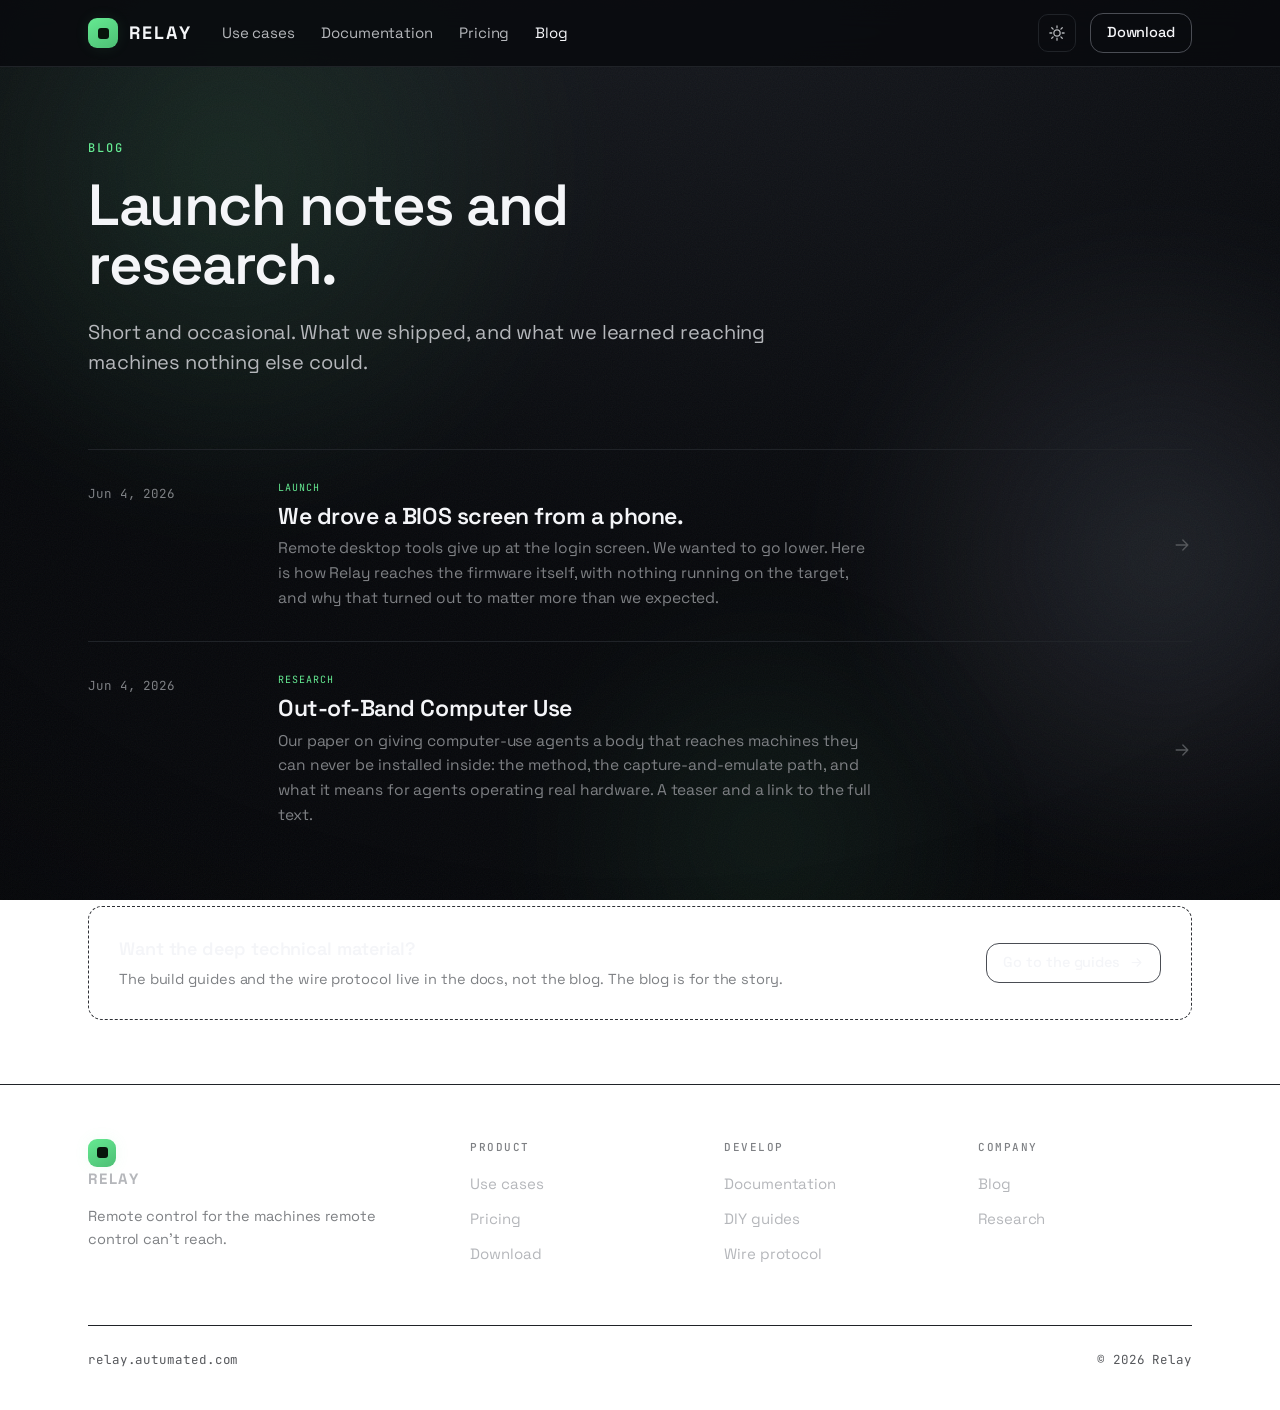
==== blog.html @ 8e48d1cf "Relay marketing site: dark-first, green signal accent, app design system Five pages (home, use-cases" ====
<!DOCTYPE html>
<html lang="en">
<head>
<meta charset="UTF-8" />
<meta name="viewport" content="width=device-width, initial-scale=1.0" />
<title>Relay · Blog</title>
<meta name="description" content="Launch notes and research from Relay, including the Out-of-Band Computer Use paper." />
<link rel="preconnect" href="https://fonts.googleapis.com" />
<link rel="preconnect" href="https://fonts.gstatic.com" crossorigin />
<link href="https://fonts.googleapis.com/css2?family=Space+Grotesk:wght@400;500;600;700&family=JetBrains+Mono:wght@400;500;600&display=swap" rel="stylesheet" />
<link rel="icon" href="data:image/svg+xml,<svg xmlns='http://www.w3.org/2000/svg' viewBox='0 0 32 32'><rect width='32' height='32' rx='9' fill='%2365EA92'/><rect x='11' y='11' width='10' height='10' rx='3' fill='%230E0E12'/></svg>" />
<link rel="stylesheet" href="styles.css" />
<script src="app.js"></script>
</head>
<body>

<header class="site-header">
  <div class="wrap nav">
    <a class="brand" href="index.html">
      <span class="logo-mark"></span>
      Relay
    </a>
    <nav class="nav-links">
      <a href="use-cases.html">Use cases</a>
      <a href="docs.html">Documentation</a>
      <a href="pricing.html">Pricing</a>
      <a href="blog.html" class="active">Blog</a>
    </nav>
    <div class="nav-spacer"></div>
    <div class="nav-right">
      <button class="theme-btn" data-theme-btn aria-label="Toggle theme"></button>
      <a href="docs.html" class="btn sm">Download</a>
    </div>
    <button class="menu-btn" data-menu-btn aria-label="Menu"><svg width="20" height="20" viewBox="0 0 24 24" fill="none" stroke="currentColor" stroke-width="1.8" stroke-linecap="round"><path d="M3 6h18M3 12h18M3 18h18"/></svg></button>
  </div>
</header>
<div class="mobile-menu" data-mobile-menu>
  <a href="use-cases.html">Use cases</a>
  <a href="docs.html">Documentation</a>
  <a href="pricing.html">Pricing</a>
  <a href="blog.html">Blog</a>
  <a href="docs.html" class="btn primary">Download</a>
</div>

<section class="page-head">
  <div class="wrap">
    <div class="kicker accent">Blog</div>
    <h1 class="display">Launch notes and research.</h1>
    <p class="lead">Short and occasional. What we shipped, and what we learned reaching machines nothing else could.</p>
  </div>
</section>

<section class="section-pad-sm">
  <div class="wrap">
    <div class="posts">

      <a class="post" href="#">
        <div class="date">Jun 4, 2026</div>
        <div>
          <div class="ptag">Launch</div>
          <h3 style="margin-top:8px;">We drove a BIOS screen from a phone.</h3>
          <p>Remote desktop tools give up at the login screen. We wanted to go lower. Here is how Relay reaches the firmware itself, with nothing running on the target, and why that turned out to matter more than we expected.</p>
        </div>
        <div class="read"><svg width="20" height="20" viewBox="0 0 24 24" fill="none" stroke="currentColor" stroke-width="1.6" stroke-linecap="round" stroke-linejoin="round"><path d="M5 12h14M13 6l6 6-6 6"/></svg></div>
      </a>

      <a class="post" href="#">
        <div class="date">Jun 4, 2026</div>
        <div>
          <div class="ptag">Research</div>
          <h3 style="margin-top:8px;">Out-of-Band Computer Use</h3>
          <p>Our paper on giving computer-use agents a body that reaches machines they can never be installed inside: the method, the capture-and-emulate path, and what it means for agents operating real hardware. A teaser and a link to the full text.</p>
        </div>
        <div class="read"><svg width="20" height="20" viewBox="0 0 24 24" fill="none" stroke="currentColor" stroke-width="1.6" stroke-linecap="round" stroke-linejoin="round"><path d="M5 12h14M13 6l6 6-6 6"/></svg></div>
      </a>

    </div>

    <div style="margin-top:48px; padding:28px 30px; border:1px dashed var(--line-2); border-radius:14px; display:flex; align-items:center; gap:18px; flex-wrap:wrap;">
      <div style="flex:1; min-width:260px;">
        <div style="font-family:var(--font-display); font-weight:600; font-size:18px;">Want the deep technical material?</div>
        <div class="muted" style="font-size:14.5px; margin-top:4px;">The build guides and the wire protocol live in the docs, not the blog. The blog is for the story.</div>
      </div>
      <a href="docs.html#guides" class="btn sm">Go to the guides<svg class="arrow" width="15" height="15" viewBox="0 0 24 24" fill="none" stroke="currentColor" stroke-width="1.9" stroke-linecap="round" stroke-linejoin="round"><path d="M5 12h14M13 6l6 6-6 6"/></svg></a>
    </div>
  </div>
</section>

<footer class="site-footer">
  <div class="wrap">
    <div class="footer-grid">
      <div class="footer-brand">
        <a class="brand" href="index.html">
          <span class="logo-mark"></span>
          Relay
        </a>
        <p>Remote control for the machines remote control can't reach.</p>
      </div>
      <div><h5>Product</h5><a href="use-cases.html">Use cases</a><a href="pricing.html">Pricing</a><a href="docs.html">Download</a></div>
      <div><h5>Develop</h5><a href="docs.html">Documentation</a><a href="docs.html#guides">DIY guides</a><a href="docs.html#protocol">Wire protocol</a></div>
      <div><h5>Company</h5><a href="blog.html">Blog</a><a href="blog.html">Research</a></div>
    </div>
    <div class="footer-bottom">
      <span class="mono">relay.autumated.com</span>
      <span class="mono">© 2026 Relay</span>
    </div>
  </div>
</footer>

</body>
</html>
---- styles.css ----
/* =============================================================================
   Relay marketing site · design system v2
   Reskinned to match the Relay APP (single source of truth: Relay.html tokens).
   Dark-first. Hue-driven green signal accent. Real elevation ramp.
   Space Grotesk for everything human; JetBrains Mono only for data + labels.
   Old token names are aliased to the app ramp so existing inline styles hold.
============================================================================= */

:root{
  --hue:152;
  --font-ui:"Space Grotesk", system-ui, sans-serif;
  --font-mono:"JetBrains Mono", ui-monospace, monospace;
  --ease:cubic-bezier(.2,.7,.2,1);
  --r-sm:9px; --r-md:13px; --r-lg:18px; --r-xl:24px;
  --maxw:1160px;

  /* alias old names → app font roles (HTML still references these) */
  --font-display:var(--font-ui);
  --font-body:var(--font-ui);
}

[data-theme="dark"]{                 /* default */
  --e0:oklch(0.145 0.008 265); --e1:oklch(0.190 0.009 265); --e2:oklch(0.225 0.010 265);
  --e3:oklch(0.270 0.011 265);
  --border:oklch(0.305 0.010 265); --border-soft:oklch(0.255 0.010 265); --border-hi:oklch(0.42 0.013 265);
  --text:oklch(0.97 0.004 265); --text-2:oklch(0.78 0.006 265); --text-3:oklch(0.60 0.007 265); --text-4:oklch(0.46 0.007 265);
  --hi:rgba(255,255,255,0.055);
  --sh-1:0 1px 2px rgba(0,0,0,.35); --sh-2:0 4px 12px -4px rgba(0,0,0,.55); --sh-3:0 14px 34px -12px rgba(0,0,0,.7);
  --accent:oklch(0.84 0.17 var(--hue)); --accent-2:oklch(0.72 0.15 var(--hue));
  --accent-ink:oklch(0.18 0.03 var(--hue)); --accent-ghost:oklch(0.84 0.17 var(--hue) / 0.13);
  --accent-line:oklch(0.84 0.17 var(--hue) / 0.32);
  --danger:oklch(0.66 0.20 25);
  --code-bg:oklch(0.115 0.007 265); --code-ink:oklch(0.86 0.006 265);
}
[data-theme="light"]{
  --e0:oklch(0.955 0.004 265); --e1:oklch(0.925 0.005 265); --e2:oklch(1 0 0);
  --e3:oklch(0.975 0.004 265);
  --border:oklch(0.875 0.006 265); --border-soft:oklch(0.915 0.005 265); --border-hi:oklch(0.78 0.008 265);
  --text:oklch(0.21 0.012 265); --text-2:oklch(0.40 0.010 265); --text-3:oklch(0.55 0.009 265); --text-4:oklch(0.66 0.008 265);
  --hi:rgba(255,255,255,0.9);
  --sh-1:0 1px 2px rgba(20,24,33,.10); --sh-2:0 4px 12px -4px rgba(20,24,33,.16); --sh-3:0 16px 36px -14px rgba(20,24,33,.26);
  --accent:oklch(0.60 0.16 var(--hue)); --accent-2:oklch(0.52 0.15 var(--hue));
  --accent-ink:oklch(0.99 0.02 var(--hue)); --accent-ghost:oklch(0.60 0.16 var(--hue) / 0.12);
  --accent-line:oklch(0.60 0.16 var(--hue) / 0.30);
  --danger:oklch(0.56 0.20 25);
  --code-bg:oklch(0.20 0.012 265); --code-ink:oklch(0.93 0.008 265);
}

/* ---- aliases: old marketing token names → app ramp ---- */
:root{
  --blue:var(--accent);
  --red:var(--danger);
}
[data-theme="dark"], [data-theme="light"]{
  --paper:var(--e0); --paper-2:var(--e2); --paper-sunk:var(--e1);
  --ink:var(--text); --ink-2:var(--text-2); --ink-3:var(--text-3); --ink-4:var(--text-4);
  --line:var(--border-soft); --line-2:var(--border); --line-strong:var(--text);
  --accent-tint:var(--accent-ghost);
  --red-tint:color-mix(in srgb, var(--danger) 14%, transparent);
  --shadow:var(--sh-2);
}

*{ box-sizing:border-box; margin:0; padding:0; }
html{ scroll-behavior:smooth; -webkit-text-size-adjust:100%; }
body{
  font-family:var(--font-ui);
  background:var(--e0); color:var(--text);
  font-size:17px; line-height:1.6; letter-spacing:-.005em;
  -webkit-font-smoothing:antialiased;
  transition:background .3s var(--ease), color .3s var(--ease);
}
[data-theme="dark"] body{
  background:radial-gradient(125% 120% at 50% -10%, oklch(0.22 0.012 265), oklch(0.135 0.008 265) 62%);
  background-attachment:fixed;
}
::selection{ background:var(--accent); color:var(--accent-ink); }
a{ color:inherit; text-decoration:none; }
img,svg{ display:block; }
button{ font-family:inherit; cursor:pointer; border:none; background:none; color:inherit; }

/* ---- ambient backdrop: slow light in the shadows + grain + vignette ----
   Injected once per page (by app.js) as the first child of <body>.
   Subtle by design. Motion only when the user allows it. */
.ambient{ position:fixed; inset:0; z-index:-1; overflow:hidden; pointer-events:none; }
.amb-blob{ position:absolute; border-radius:50%; will-change:transform; filter:blur(34px); }
.amb-blob.b1{ width:780px; height:780px; top:-220px; left:-160px;
  background:radial-gradient(circle at 50% 50%, oklch(0.84 0.17 var(--hue) / 0.11), transparent 66%); }
.amb-blob.b2{ width:680px; height:680px; top:24%; right:-220px;
  background:radial-gradient(circle at 50% 50%, oklch(0.62 0.03 265 / 0.20), transparent 70%); }
.amb-blob.b3{ width:560px; height:560px; bottom:-220px; left:38%;
  background:radial-gradient(circle at 50% 50%, oklch(0.84 0.17 var(--hue) / 0.07), transparent 64%); }
.amb-grain{ position:absolute; inset:-50%; opacity:.05; mix-blend-mode:overlay;
  background-image:url("data:image/svg+xml,%3Csvg xmlns='http://www.w3.org/2000/svg' width='180' height='180'%3E%3Cfilter id='n'%3E%3CfeTurbulence type='fractalNoise' baseFrequency='0.85' numOctaves='2' stitchTiles='stitch'/%3E%3C/filter%3E%3Crect width='100%25' height='100%25' filter='url(%23n)'/%3E%3C/svg%3E"); }
.amb-vignette{ position:absolute; inset:0;
  background:radial-gradient(120% 120% at 50% 35%, transparent 52%, oklch(0.10 0.006 265 / 0.55) 100%); }

[data-theme="light"] .amb-blob.b1{ background:radial-gradient(circle at 50% 50%, oklch(0.60 0.16 var(--hue) / 0.07), transparent 66%); }
[data-theme="light"] .amb-blob.b2{ background:radial-gradient(circle at 50% 50%, oklch(0.55 0.02 265 / 0.07), transparent 70%); }
[data-theme="light"] .amb-blob.b3{ background:radial-gradient(circle at 50% 50%, oklch(0.60 0.16 var(--hue) / 0.05), transparent 64%); }
[data-theme="light"] .amb-grain{ opacity:.035; mix-blend-mode:multiply; }
[data-theme="light"] .amb-vignette{ background:radial-gradient(120% 120% at 50% 35%, transparent 60%, oklch(0.55 0.01 265 / 0.10) 100%); }

@media (prefers-reduced-motion: no-preference){
  .amb-blob.b1{ animation:drift1 34s var(--ease) infinite; }
  .amb-blob.b2{ animation:drift2 46s var(--ease) infinite; }
  .amb-blob.b3{ animation:drift3 40s var(--ease) infinite; }
}
@keyframes drift1{ 0%,100%{ transform:translate(0,0) scale(1); } 50%{ transform:translate(70px,46px) scale(1.07); } }
@keyframes drift2{ 0%,100%{ transform:translate(0,0) scale(1); } 50%{ transform:translate(-58px,38px) scale(1.05); } }
@keyframes drift3{ 0%,100%{ transform:translate(0,0) scale(1); } 50%{ transform:translate(40px,-52px) scale(1.08); } }

/* ---- type ---- */
.display{ font-family:var(--font-ui); font-weight:600; letter-spacing:-.025em; line-height:1.02; }
h1,h2,h3,h4{ font-family:var(--font-ui); font-weight:600; letter-spacing:-.02em; line-height:1.08; }
.kicker{ font-family:var(--font-mono); font-size:12px; font-weight:500; letter-spacing:.16em; text-transform:uppercase; color:var(--text-3); }
.kicker.accent{ color:var(--accent); }
.lead{ font-size:20px; line-height:1.5; color:var(--text-2); }
.mono{ font-family:var(--font-mono); }
.muted{ color:var(--text-3); }

/* ---- layout ---- */
.wrap{ max-width:var(--maxw); margin:0 auto; padding:0 28px; }
.wrap-narrow{ max-width:860px; margin:0 auto; padding:0 28px; }
section{ position:relative; }
.section-pad{ padding:96px 0; }
.section-pad-sm{ padding:64px 0; }
.rule{ height:1px; background:var(--border-soft); border:0; }
.section-label{ display:flex; align-items:center; gap:12px; margin-bottom:28px; }
.section-label .bar{ width:26px; height:1px; background:var(--accent); }

/* ---- header ---- */
.site-header{ position:sticky; top:0; z-index:50; background:color-mix(in srgb, var(--e0) 84%, transparent);
  backdrop-filter:saturate(1.2) blur(14px); border-bottom:1px solid var(--border-soft); }
.nav{ display:flex; align-items:center; gap:30px; height:66px; }
.brand{ display:flex; align-items:center; gap:11px; font-family:var(--font-ui); font-weight:700; font-size:18px; letter-spacing:.12em; text-transform:uppercase; }
.nav-links{ display:flex; align-items:center; gap:26px; }
.nav-links a{ font-size:15px; color:var(--text-2); transition:color .15s; }
.nav-links a:hover, .nav-links a.active{ color:var(--text); }
.nav-spacer{ flex:1; }
.nav-right{ display:flex; align-items:center; gap:14px; }
.theme-btn{ width:38px; height:38px; border-radius:10px; display:grid; place-items:center; color:var(--text-2); border:1px solid var(--border-soft); transition:.15s; }
.theme-btn:hover{ color:var(--text); border-color:var(--border-hi); background:var(--e1); }
.menu-btn{ display:none; width:38px; height:38px; border-radius:10px; place-items:center; color:var(--text); border:1px solid var(--border-soft); }

/* ---- logo mark (from the app) ---- */
.logo-mark{ width:30px; height:30px; border-radius:9px; display:grid; place-items:center; flex:0 0 auto;
  background:linear-gradient(150deg, var(--accent), var(--accent-2)); box-shadow:0 0 16px -2px var(--accent-ghost); }
.logo-mark::after{ content:""; width:11px; height:11px; border-radius:3px; background:var(--accent-ink); }
.footer-brand .logo-mark{ width:28px; height:28px; }

/* ---- buttons ---- */
.btn{ display:inline-flex; align-items:center; justify-content:center; gap:9px; height:46px; padding:0 22px;
  font-family:var(--font-ui); font-size:15.5px; font-weight:500; border-radius:var(--r-md);
  border:1px solid var(--border-hi); color:var(--text); background:transparent; transition:.16s var(--ease); white-space:nowrap; }
.btn:hover{ background:var(--e2); border-color:var(--border-hi); }
.btn:active{ transform:translateY(1px); }
.btn.primary{ background:linear-gradient(180deg, var(--accent), var(--accent-2)); border-color:transparent; color:var(--accent-ink);
  box-shadow:0 6px 18px -8px var(--accent), 0 1px 0 var(--hi) inset; }
.btn.primary:hover{ filter:brightness(1.06); background:linear-gradient(180deg, var(--accent), var(--accent-2)); }
.btn.sm{ height:40px; padding:0 16px; font-size:14.5px; }
.btn.ghost{ border-color:transparent; }
.btn.ghost:hover{ background:var(--accent-ghost); color:var(--accent); }
.arrow{ transition:transform .16s var(--ease); }
.btn:hover .arrow, .link-arrow:hover .arrow{ transform:translateX(3px); }
.link-arrow{ display:inline-flex; align-items:center; gap:7px; color:var(--accent); font-weight:500; font-size:15.5px; }

/* ---- hero ---- */
.hero{ padding:84px 0 70px; }
.hero h1{ font-size:clamp(42px, 6.4vw, 78px); max-width:14ch; }
.hero .sub{ margin-top:26px; max-width:54ch; font-size:20px; line-height:1.5; color:var(--text-2); }
.hero .cta{ margin-top:36px; display:flex; gap:13px; flex-wrap:wrap; }

/* proof strip */
.proof{ border-top:1px solid var(--border-soft); border-bottom:1px solid var(--border-soft); background:var(--e1); }
.proof .row{ display:flex; flex-wrap:wrap; gap:0; }
.proof .item{ flex:1; min-width:200px; padding:22px 26px; border-right:1px solid var(--border-soft); display:flex; align-items:center; gap:12px; }
.proof .item:last-child{ border-right:0; }
.proof .item .dot{ width:7px; height:7px; border-radius:50%; background:var(--accent); flex:0 0 auto; box-shadow:0 0 8px -1px var(--accent); }
.proof .item .t{ font-family:var(--font-mono); font-size:12.5px; letter-spacing:.04em; color:var(--text-2); line-height:1.4; }

/* ---- use-case grid ---- */
.cards{ display:grid; grid-template-columns:repeat(3,1fr); gap:1px; border:1px solid var(--border-soft); border-radius:16px; overflow:hidden; background:var(--border-soft); }
.cards > .uc{ background:var(--e1); }
.uc{ padding:30px 28px; display:flex; flex-direction:column; gap:11px; min-height:210px; transition:background .16s; position:relative; }
.uc:hover{ background:var(--e2); }
.uc .uc-k{ display:flex; align-items:center; gap:9px; }
.uc .uc-num{ font-family:var(--font-mono); font-size:11px; color:var(--text-4); }
.uc h3{ font-size:22px; margin-top:4px; }
.uc p{ font-size:15px; color:var(--text-3); line-height:1.5; }
.uc .pill{ position:absolute; top:26px; right:26px; font-family:var(--font-mono); font-size:9.5px; letter-spacing:.1em; text-transform:uppercase;
  padding:3px 8px; border-radius:5px; background:var(--accent-ghost); color:var(--accent); border:1px solid var(--accent-line); }
.uc .ico{ color:var(--text-2); margin-bottom:4px; }

/* ---- how it works ---- */
.mode{ display:grid; grid-template-columns:1fr 1.15fr; gap:48px; align-items:center; padding:44px 0; }
.mode.flip .mode-art{ order:-1; }
.mode-meta .tag{ display:inline-flex; align-items:center; gap:8px; font-family:var(--font-mono); font-size:12px; letter-spacing:.08em;
  padding:5px 11px; border-radius:7px; border:1px solid var(--border); color:var(--text-2); margin-bottom:18px; }
.mode-meta .tag.free{ color:var(--accent); border-color:var(--accent-line); background:var(--accent-ghost); }
.mode-meta h3{ font-size:30px; margin-bottom:14px; }
.mode-meta p{ color:var(--text-2); max-width:46ch; }
.mode-meta ul{ list-style:none; margin-top:18px; display:flex; flex-direction:column; gap:10px; }
.mode-meta li{ display:flex; gap:11px; font-size:15px; color:var(--text-2); }
.mode-meta li .ck{ color:var(--accent); flex:0 0 auto; margin-top:3px; }
.mode-art{ border:1px solid var(--border-soft); border-radius:var(--r-lg); background:var(--e2); padding:30px; box-shadow:var(--sh-2); }

/* diagram nodes */
.diagram{ width:100%; height:auto; }
.dg-node{ fill:var(--e1); stroke:var(--border-hi); stroke-width:1.4; }
.dg-node.accent{ fill:var(--accent-ghost); stroke:var(--accent); }
.dg-label{ font-family:var(--font-mono); font-size:11px; fill:var(--text-2); letter-spacing:.02em; }
.dg-label.strong{ fill:var(--text); font-weight:500; }
.dg-flow{ stroke:var(--accent); stroke-width:1.6; fill:none; }
.dg-flow-dash{ stroke:var(--text-4); stroke-width:1.4; fill:none; stroke-dasharray:4 4; }
.dg-cap{ font-family:var(--font-mono); font-size:10px; fill:var(--text-3); letter-spacing:.06em; text-transform:uppercase; }

/* ---- open source band ---- */
.band{ background:var(--e2); border:1px solid var(--border-soft); color:var(--text); border-radius:var(--r-xl); padding:62px 56px; position:relative; overflow:hidden; box-shadow:var(--sh-2); }
.band::before{ content:""; position:absolute; inset:0; background:radial-gradient(120% 130% at 100% 0%, var(--accent-ghost), transparent 55%); pointer-events:none; }
.band .kicker{ color:var(--accent); position:relative; }
.band h2{ font-size:34px; max-width:20ch; margin:18px 0 20px; position:relative; }
.band p{ color:var(--text-2); max-width:60ch; font-size:17px; position:relative; }
.band .os-list{ display:flex; gap:14px; flex-wrap:wrap; margin-top:30px; position:relative; }
.os-chip{ font-family:var(--font-mono); font-size:13px; padding:8px 14px; border-radius:9px; border:1px solid var(--border); background:var(--e1); display:flex; align-items:center; gap:9px; color:var(--text-2); }
.os-chip .gd{ color:var(--accent); }

/* ---- pricing ---- */
.tiers{ display:grid; grid-template-columns:repeat(3,1fr); gap:18px; }
.tiers.four{ grid-template-columns:repeat(4,1fr); gap:14px; }
.tiers.four .tier{ padding:26px 22px; }
.tiers.four .price{ font-size:30px; }
.tier{ position:relative; border:1px solid var(--border-soft); border-radius:var(--r-lg); padding:30px 28px; background:var(--e2); display:flex; flex-direction:column; gap:7px; box-shadow:var(--sh-1); }
.tier .tsub{ color:var(--text-3); font-size:13.5px; margin-top:1px; }
.tier.feature{ border-color:var(--accent); box-shadow:0 0 0 1px var(--accent) inset, 0 0 40px -16px var(--accent), var(--sh-2); }
.tier .tname{ font-family:var(--font-ui); font-size:20px; font-weight:600; display:flex; align-items:center; gap:10px; }
.tier .badge{ font-family:var(--font-mono); font-size:9.5px; letter-spacing:.1em; text-transform:uppercase; color:var(--accent); background:var(--accent-ghost); padding:3px 8px; border-radius:5px; }
.tier .price{ font-family:var(--font-ui); font-size:38px; font-weight:600; margin:10px 0 2px; letter-spacing:-.03em; }
.tier .price small{ font-family:var(--font-ui); font-size:15px; font-weight:400; color:var(--text-3); letter-spacing:0; }
.tier .price-note{ font-family:var(--font-mono); font-size:12px; color:var(--text-3); margin-top:1px; }
.tier .tline{ color:var(--text-2); font-size:15px; min-height:46px; }
.tier .plus{ font-family:var(--font-mono); font-size:10.5px; letter-spacing:.06em; text-transform:uppercase; color:var(--text-3); margin:16px 0 2px; }
.tier ul{ list-style:none; margin:18px 0 24px; display:flex; flex-direction:column; gap:11px; }
.tier li{ display:flex; gap:11px; font-size:14.5px; color:var(--text-2); line-height:1.45; }
.tier li .ck{ color:var(--accent); flex:0 0 auto; margin-top:3px; }
.tier .btn{ margin-top:auto; width:100%; }
.ribbon{ position:absolute; top:-11px; left:50%; transform:translateX(-50%); white-space:nowrap; font-family:var(--font-mono);
  font-size:10px; letter-spacing:.08em; text-transform:uppercase; color:var(--accent-ink); background:var(--accent); padding:5px 12px; border-radius:20px; box-shadow:var(--sh-2); }
.dongle{ margin-top:18px; border:1px dashed var(--border-hi); border-radius:var(--r-md); padding:20px 26px; display:flex; align-items:center; gap:16px; flex-wrap:wrap; }
.dongle .di{ width:42px; height:42px; border-radius:11px; border:1px solid var(--border); display:grid; place-items:center; color:var(--text-3); flex:0 0 auto; }
.dongle .soon{ margin-left:auto; font-family:var(--font-mono); font-size:11px; letter-spacing:.1em; text-transform:uppercase; color:var(--text-3); border:1px solid var(--border); padding:5px 11px; border-radius:20px; }

/* ---- final CTA ---- */
.final{ text-align:center; padding:96px 0; }
.final h2{ font-size:clamp(34px,5vw,54px); max-width:18ch; margin:0 auto 18px; }
.final .cta{ display:flex; gap:13px; justify-content:center; flex-wrap:wrap; margin-top:30px; }

/* ---- footer ---- */
.site-footer{ border-top:1px solid var(--border-soft); padding:54px 0 40px; }
.footer-grid{ display:grid; grid-template-columns:1.6fr 1fr 1fr 1fr; gap:40px; }
.footer-grid h5{ font-family:var(--font-mono); font-size:11px; letter-spacing:.14em; text-transform:uppercase; color:var(--text-3); margin-bottom:16px; font-weight:500; }
.footer-grid a{ display:block; font-size:15px; color:var(--text-2); margin-bottom:11px; transition:color .15s; }
.footer-grid a:hover{ color:var(--text); }
.footer-brand p{ font-size:14.5px; color:var(--text-3); max-width:32ch; margin-top:14px; }
.footer-bottom{ display:flex; align-items:center; justify-content:space-between; margin-top:48px; padding-top:24px; border-top:1px solid var(--border-soft); }
.footer-bottom .mono{ font-size:12.5px; color:var(--text-4); }

/* ---- generic page header ---- */
.page-head{ padding:72px 0 8px; }
.page-head h1{ font-size:clamp(36px,5vw,58px); max-width:18ch; margin-top:18px; }
.page-head .lead{ margin-top:22px; max-width:58ch; }

/* ---- docs layout ---- */
.docs{ display:grid; grid-template-columns:230px 1fr; gap:54px; align-items:start; padding:48px 0 96px; }
.docs-side{ position:sticky; top:90px; }
.docs-side .grp{ margin-bottom:26px; }
.docs-side h6{ font-family:var(--font-mono); font-size:11px; letter-spacing:.12em; text-transform:uppercase; color:var(--text-3); margin-bottom:12px; font-weight:500; }
.docs-side a{ display:block; font-size:14.5px; color:var(--text-2); padding:6px 0; transition:color .15s; }
.docs-side a:hover{ color:var(--accent); }
.docs-main h2{ font-size:30px; margin:40px 0 14px; scroll-margin-top:90px; }
.docs-main h2:first-child{ margin-top:0; }
.docs-main h3{ font-size:20px; margin:28px 0 10px; }
.docs-main p{ color:var(--text-2); margin-bottom:14px; max-width:62ch; }
.docs-main ul,.docs-main ol{ margin:0 0 16px 22px; color:var(--text-2); }
.docs-main li{ margin-bottom:8px; }
.guide-card{ border:1px solid var(--border-soft); border-radius:var(--r-md); padding:24px 26px; margin:14px 0; background:var(--e2); transition:.16s; display:block; box-shadow:var(--sh-1); }
.guide-card:hover{ border-color:var(--accent-line); }
.guide-card .gk{ display:flex; align-items:center; justify-content:space-between; margin-bottom:8px; }
.guide-card h3{ margin:0; font-size:19px; }
.guide-card p{ margin:0; font-size:14.5px; color:var(--text-3); }
.guide-card .lvl{ font-family:var(--font-mono); font-size:10px; letter-spacing:.08em; text-transform:uppercase; color:var(--accent); }
.callout{ border-left:2px solid var(--accent); background:var(--accent-ghost); padding:16px 20px; border-radius:0 10px 10px 0; margin:18px 0; }
.callout p{ margin:0; font-size:15px; color:var(--text-2); }
.codeblock{ background:var(--code-bg); color:var(--code-ink); border-radius:var(--r-md); padding:18px 20px; font-family:var(--font-mono); font-size:13px; line-height:1.7; overflow-x:auto; margin:14px 0; border:1px solid var(--border-soft); }
.codeblock .c{ color:var(--text-4); }
.codeblock .g{ color:var(--accent); }

/* ---- blog ---- */
.posts{ display:flex; flex-direction:column; }
.post{ display:grid; grid-template-columns:160px 1fr auto; gap:30px; align-items:start; padding:30px 0; border-top:1px solid var(--border-soft); transition:.15s; }
.post:hover h3{ color:var(--accent); }
.post .date{ font-family:var(--font-mono); font-size:12.5px; color:var(--text-3); padding-top:4px; }
.post h3{ font-size:23px; margin-bottom:8px; transition:color .15s; }
.post p{ color:var(--text-3); font-size:15.5px; max-width:60ch; }
.post .ptag{ font-family:var(--font-mono); font-size:10px; letter-spacing:.1em; text-transform:uppercase; color:var(--accent); }
.post .read{ align-self:center; color:var(--text-4); }

/* scenario (use cases page) */
.scenario{ display:grid; grid-template-columns:1fr 1fr; gap:40px; align-items:center; padding:50px 0; border-top:1px solid var(--border-soft); }
.scenario.flip .sc-art{ order:-1; }
.scenario .sc-k{ display:flex; align-items:center; gap:10px; margin-bottom:14px; }
.scenario h2{ font-size:32px; margin-bottom:14px; }
.scenario p{ color:var(--text-2); max-width:46ch; margin-bottom:10px; }
.sc-art{ border:1px solid var(--border-soft); border-radius:var(--r-lg); background:var(--e2); aspect-ratio:4/3; display:grid; place-items:center; padding:30px; box-shadow:var(--sh-2); }

/* ---- responsive ---- */
@media (max-width:1000px){
  .tiers.four{ grid-template-columns:1fr 1fr; }
}
@media (max-width:900px){
  .nav-links{ display:none; }
  .menu-btn{ display:grid; }
  .cards{ grid-template-columns:1fr 1fr; }
  .tiers{ grid-template-columns:1fr; }
  .mode, .mode.flip, .scenario, .scenario.flip{ grid-template-columns:1fr; gap:28px; }
  .mode.flip .mode-art, .scenario.flip .sc-art{ order:0; }
  .docs{ grid-template-columns:1fr; gap:28px; }
  .docs-side{ position:static; }
  .footer-grid{ grid-template-columns:1fr 1fr; gap:28px; }
  .band{ padding:44px 30px; }
  .post{ grid-template-columns:1fr; gap:8px; }
  .post .read{ display:none; }
}
@media (max-width:560px){
  .cards{ grid-template-columns:1fr; }
  .tiers.four{ grid-template-columns:1fr; }
  body{ font-size:16px; }
  .proof .item{ border-right:0; border-bottom:1px solid var(--border-soft); }
  .footer-grid{ grid-template-columns:1fr 1fr; }
}

/* mobile menu */
.mobile-menu{ display:none; position:fixed; inset:66px 0 0; background:var(--e0); z-index:49; padding:24px 28px; flex-direction:column; gap:4px; }
.mobile-menu.open{ display:flex; }
.mobile-menu a{ font-family:var(--font-ui); font-size:26px; font-weight:600; padding:14px 0; border-bottom:1px solid var(--border-soft); }
.mobile-menu .btn{ margin-top:20px; }
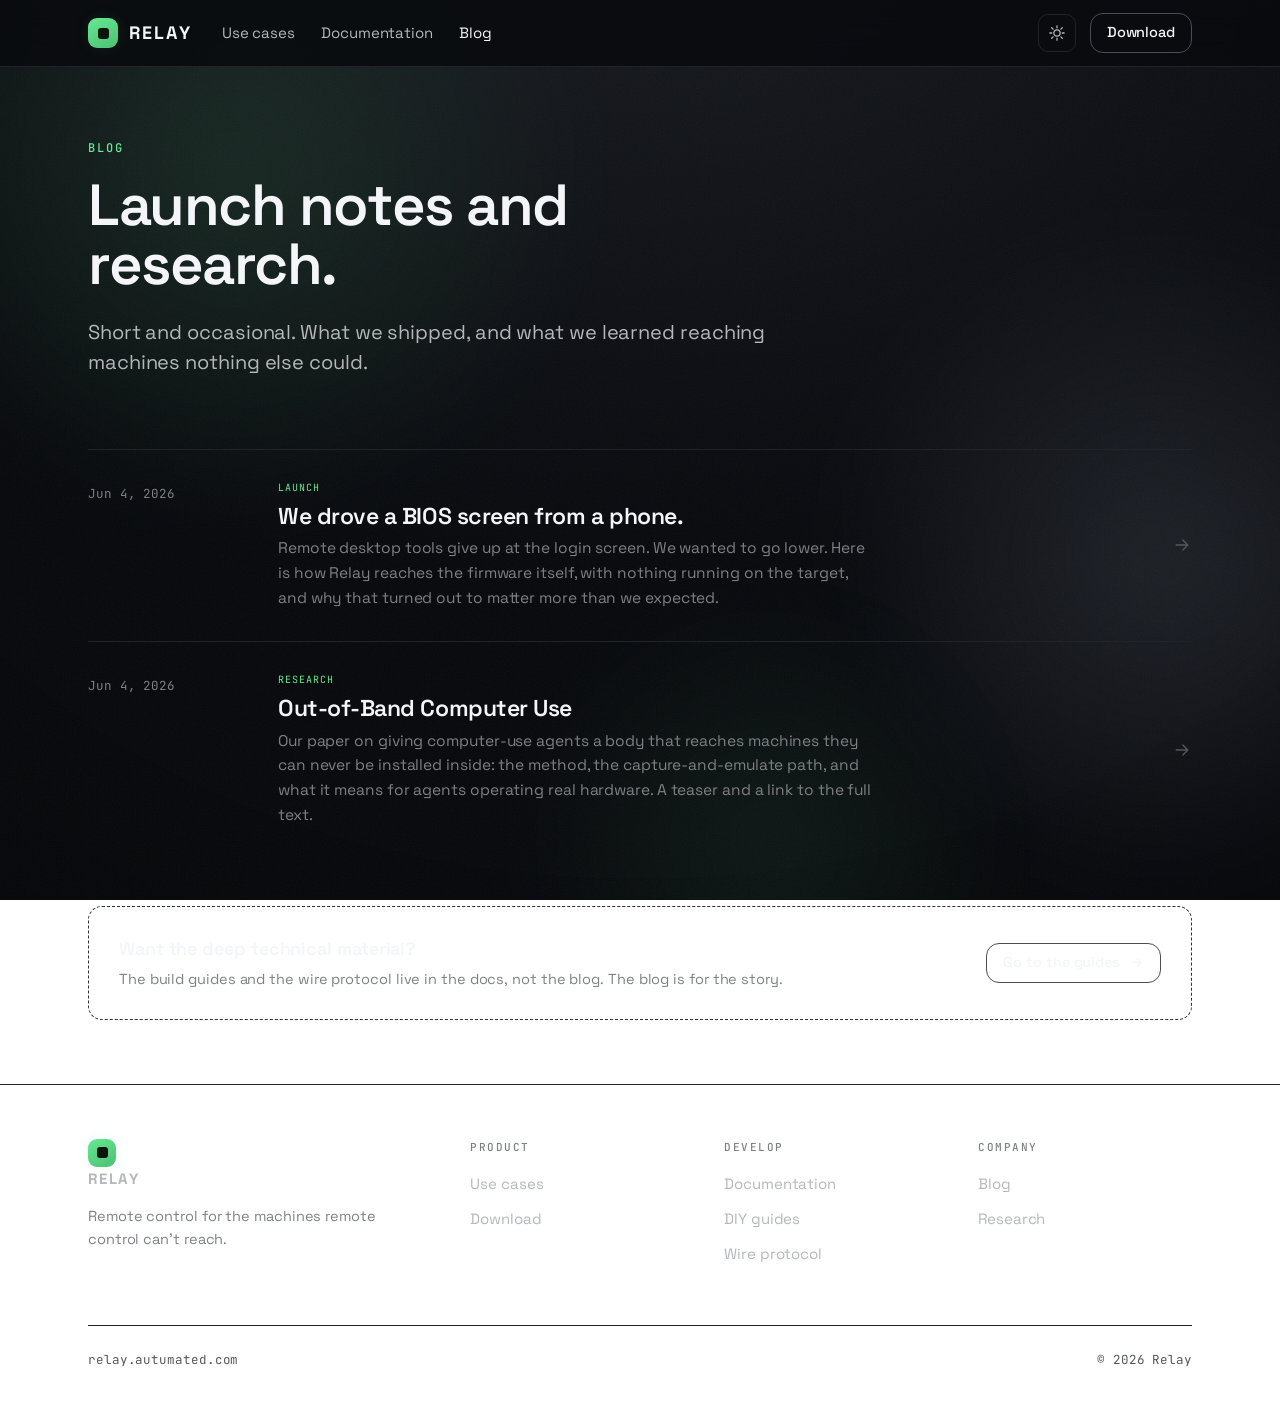
==== commit b466a6ff: "Remove pricing: Relay is a free, open-source tool (no paywall, no tiers)" ====
--- a/blog.html
+++ b/blog.html
@@ -5,6 +5,13 @@
 <meta name="viewport" content="width=device-width, initial-scale=1.0" />
 <title>Relay · Blog</title>
 <meta name="description" content="Launch notes and research from Relay, including the Out-of-Band Computer Use paper." />
+<meta property="og:title" content="Relay · Blog" />
+<meta property="og:description" content="Launch notes and research from Relay, including the Out-of-Band Computer Use paper." />
+<meta property="og:type" content="website" />
+<meta property="og:url" content="https://relay.autumated.com/blog.html" />
+<meta property="og:image" content="https://relay.autumated.com/og.png" />
+<meta name="twitter:card" content="summary_large_image" />
+<meta name="twitter:image" content="https://relay.autumated.com/og.png" />
 <link rel="preconnect" href="https://fonts.googleapis.com" />
 <link rel="preconnect" href="https://fonts.gstatic.com" crossorigin />
 <link href="https://fonts.googleapis.com/css2?family=Space+Grotesk:wght@400;500;600;700&family=JetBrains+Mono:wght@400;500;600&display=swap" rel="stylesheet" />
@@ -23,13 +30,12 @@
     <nav class="nav-links">
       <a href="use-cases.html">Use cases</a>
       <a href="docs.html">Documentation</a>
-      <a href="pricing.html">Pricing</a>
       <a href="blog.html" class="active">Blog</a>
     </nav>
     <div class="nav-spacer"></div>
     <div class="nav-right">
       <button class="theme-btn" data-theme-btn aria-label="Toggle theme"></button>
-      <a href="docs.html" class="btn sm">Download</a>
+      <a href="docs.html#download" class="btn sm">Download</a>
     </div>
     <button class="menu-btn" data-menu-btn aria-label="Menu"><svg width="20" height="20" viewBox="0 0 24 24" fill="none" stroke="currentColor" stroke-width="1.8" stroke-linecap="round"><path d="M3 6h18M3 12h18M3 18h18"/></svg></button>
   </div>
@@ -37,9 +43,8 @@
 <div class="mobile-menu" data-mobile-menu>
   <a href="use-cases.html">Use cases</a>
   <a href="docs.html">Documentation</a>
-  <a href="pricing.html">Pricing</a>
   <a href="blog.html">Blog</a>
-  <a href="docs.html" class="btn primary">Download</a>
+  <a href="docs.html#download" class="btn primary">Download</a>
 </div>
 
 <section class="page-head">
@@ -54,7 +59,7 @@
   <div class="wrap">
     <div class="posts">
 
-      <a class="post" href="#">
+      <a class="post" href="post-bios.html">
         <div class="date">Jun 4, 2026</div>
         <div>
           <div class="ptag">Launch</div>
@@ -96,7 +101,7 @@
         </a>
         <p>Remote control for the machines remote control can't reach.</p>
       </div>
-      <div><h5>Product</h5><a href="use-cases.html">Use cases</a><a href="pricing.html">Pricing</a><a href="docs.html">Download</a></div>
+      <div><h5>Product</h5><a href="use-cases.html">Use cases</a><a href="docs.html#download">Download</a></div>
       <div><h5>Develop</h5><a href="docs.html">Documentation</a><a href="docs.html#guides">DIY guides</a><a href="docs.html#protocol">Wire protocol</a></div>
       <div><h5>Company</h5><a href="blog.html">Blog</a><a href="blog.html">Research</a></div>
     </div>
--- a/styles.css
+++ b/styles.css
@@ -94,10 +94,10 @@
 .amb-vignette{ position:absolute; inset:0;
   background:radial-gradient(120% 120% at 50% 35%, transparent 52%, oklch(0.10 0.006 265 / 0.55) 100%); }
 
-[data-theme="light"] .amb-blob.b1{ background:radial-gradient(circle at 50% 50%, oklch(0.60 0.16 var(--hue) / 0.07), transparent 66%); }
-[data-theme="light"] .amb-blob.b2{ background:radial-gradient(circle at 50% 50%, oklch(0.55 0.02 265 / 0.07), transparent 70%); }
-[data-theme="light"] .amb-blob.b3{ background:radial-gradient(circle at 50% 50%, oklch(0.60 0.16 var(--hue) / 0.05), transparent 64%); }
-[data-theme="light"] .amb-grain{ opacity:.035; mix-blend-mode:multiply; }
+[data-theme="light"] .amb-blob.b1{ background:radial-gradient(circle at 50% 50%, oklch(0.60 0.16 var(--hue) / 0.11), transparent 66%); }
+[data-theme="light"] .amb-blob.b2{ background:radial-gradient(circle at 50% 50%, oklch(0.55 0.02 265 / 0.09), transparent 70%); }
+[data-theme="light"] .amb-blob.b3{ background:radial-gradient(circle at 50% 50%, oklch(0.60 0.16 var(--hue) / 0.08), transparent 64%); }
+[data-theme="light"] .amb-grain{ opacity:.06; mix-blend-mode:multiply; }
 [data-theme="light"] .amb-vignette{ background:radial-gradient(120% 120% at 50% 35%, transparent 60%, oklch(0.55 0.01 265 / 0.10) 100%); }
 
 @media (prefers-reduced-motion: no-preference){
@@ -223,6 +223,36 @@
 .band .os-list{ display:flex; gap:14px; flex-wrap:wrap; margin-top:30px; position:relative; }
 .os-chip{ font-family:var(--font-mono); font-size:13px; padding:8px 14px; border-radius:9px; border:1px solid var(--border); background:var(--e1); display:flex; align-items:center; gap:9px; color:var(--text-2); }
 .os-chip .gd{ color:var(--accent); }
+
+/* ---- download cards (docs) ---- */
+.dl-grid{ display:grid; grid-template-columns:repeat(2,1fr); gap:14px; margin:22px 0 8px; }
+.dl-card{ border:1px solid var(--border-soft); border-radius:var(--r-lg); background:var(--e1); padding:22px 22px 24px; display:flex; flex-direction:column; gap:10px; }
+.dl-card.is-soon{ background:transparent; }
+.dl-os{ display:flex; align-items:center; gap:10px; font-family:var(--font-display); font-weight:600; font-size:16px; color:var(--text); }
+.dl-os svg{ color:var(--accent); }
+.dl-card.is-soon .dl-os svg{ color:var(--text-3); }
+.dl-meta{ font-size:11.5px; letter-spacing:.04em; color:var(--text-3); }
+.dl-card p{ font-size:14px; color:var(--text-2); line-height:1.5; margin:0; flex:1; }
+.dl-card .btn{ align-self:flex-start; margin-top:4px; }
+.dl-soon{ align-self:flex-start; margin-top:4px; font-size:11px; letter-spacing:.1em; text-transform:uppercase; color:var(--text-3); border:1px solid var(--border); padding:6px 13px; border-radius:20px; }
+.dl-sub{ font-size:12px; color:var(--text-3); text-decoration:underline; text-underline-offset:3px; }
+.dl-sub:hover{ color:var(--accent); }
+.dl-all{ margin-top:14px; }
+@media (max-width:640px){ .dl-grid{ grid-template-columns:1fr; } }
+
+/* ---- email capture (pricing) ---- */
+.cap-wrap .cap{ display:none; }
+.cap-wrap.is-open > [data-capture]{ display:none; }
+.cap-wrap.is-open .cap{ display:flex; gap:8px; align-items:center; }
+.cap-email{ flex:1; min-width:0; height:46px; padding:0 14px; font-family:var(--font-ui); font-size:15px;
+  color:var(--text); background:var(--e1); border:1px solid var(--border); border-radius:var(--r-md); transition:.15s; }
+.cap-email::placeholder{ color:var(--text-4); }
+.cap-email:focus{ outline:none; border-color:var(--accent); background:var(--e2); }
+.cap .btn{ flex:0 0 auto; }
+.cap-thanks{ display:flex; align-items:center; gap:9px; margin-bottom:18px; padding:12px 16px;
+  border:1px solid var(--accent-line, var(--border)); background:var(--accent-ghost); border-radius:var(--r-md);
+  font-size:14.5px; color:var(--text); }
+.cap-thanks .ck{ color:var(--accent); font-weight:600; }
 
 /* ---- pricing ---- */
 .tiers{ display:grid; grid-template-columns:repeat(3,1fr); gap:18px; }
@@ -249,6 +279,15 @@
 .dongle .di{ width:42px; height:42px; border-radius:11px; border:1px solid var(--border); display:grid; place-items:center; color:var(--text-3); flex:0 0 auto; }
 .dongle .soon{ margin-left:auto; font-family:var(--font-mono); font-size:11px; letter-spacing:.1em; text-transform:uppercase; color:var(--text-3); border:1px solid var(--border); padding:5px 11px; border-radius:20px; }
 
+/* ---- free + open ---- */
+.open-grid{ display:grid; grid-template-columns:1.1fr .9fr; gap:48px; align-items:center; }
+.open-lead .sub{ margin-top:14px; }
+.open-lead .cta{ display:flex; gap:13px; flex-wrap:wrap; margin-top:26px; }
+.open-list{ list-style:none; margin:0; display:flex; flex-direction:column; gap:14px; border:1px solid var(--border-soft); border-radius:var(--r-lg); padding:28px 30px; background:var(--e2); box-shadow:var(--sh-1); }
+.open-list li{ display:flex; gap:12px; font-size:15px; color:var(--text-2); line-height:1.45; }
+.open-list li .ck{ color:var(--accent); flex:0 0 auto; margin-top:2px; }
+@media(max-width:760px){ .open-grid{ grid-template-columns:1fr; gap:30px; } }
+
 /* ---- final CTA ---- */
 .final{ text-align:center; padding:96px 0; }
 .final h2{ font-size:clamp(34px,5vw,54px); max-width:18ch; margin:0 auto 18px; }
@@ -311,6 +350,8 @@
 .scenario h2{ font-size:32px; margin-bottom:14px; }
 .scenario p{ color:var(--text-2); max-width:46ch; margin-bottom:10px; }
 .sc-art{ border:1px solid var(--border-soft); border-radius:var(--r-lg); background:var(--e2); aspect-ratio:4/3; display:grid; place-items:center; padding:30px; box-shadow:var(--sh-2); }
+.sc-art:has(.sig){ padding:0; overflow:hidden; }
+.sc-art .sig{ width:100%; height:100%; }
 
 /* ---- responsive ---- */
 @media (max-width:1000px){
@@ -343,3 +384,30 @@
 .mobile-menu.open{ display:flex; }
 .mobile-menu a{ font-family:var(--font-ui); font-size:26px; font-weight:600; padding:14px 0; border-bottom:1px solid var(--border-soft); }
 .mobile-menu .btn{ margin-top:20px; }
+
+/* ---- live signal figures (original: drawn from the real protocol) ---- */
+.sig{ display:block; width:100%; }
+.hero-live{ margin-top:56px; border:1px solid var(--border-soft); border-radius:var(--r-lg);
+  background:var(--e1); box-shadow:var(--sh-2); overflow:hidden; }
+.hero-live .sig{ height:clamp(250px,34vw,330px); }
+.sig-mode{ height:clamp(225px,28vw,265px); }
+.uc-vig{ height:96px; }
+@media (max-width:700px){ .uc-vig{ height:88px; } .hero-live .sig{ height:230px; } }
+
+/* screens are dark glass: the instrument panels keep the dark deck in light mode */
+[data-theme="light"] .hero-live,
+[data-theme="light"] .mode-art{
+  background:oklch(0.165 0.008 265);
+  border-color:oklch(0.28 0.010 265);
+}
+@media (max-width:700px){
+  .mode-art{ padding:16px; }
+}
+
+/* ---- app screenshots ---- */
+.phones{ display:flex; justify-content:center; align-items:flex-end; gap:clamp(14px,3vw,40px); margin-top:14px; flex-wrap:nowrap; }
+.phone{ width:clamp(150px,21vw,212px); border-radius:28px; padding:6px; background:linear-gradient(160deg,var(--e3),var(--e1));
+  border:1px solid var(--border-hi); box-shadow:var(--sh-3); flex:0 0 auto; }
+.phone img{ display:block; width:100%; border-radius:22px; }
+.phone-lead{ width:clamp(172px,25vw,244px); }
+@media (max-width:600px){ .phones{ gap:0; } .phones .phone:not(.phone-lead){ display:none; } }
